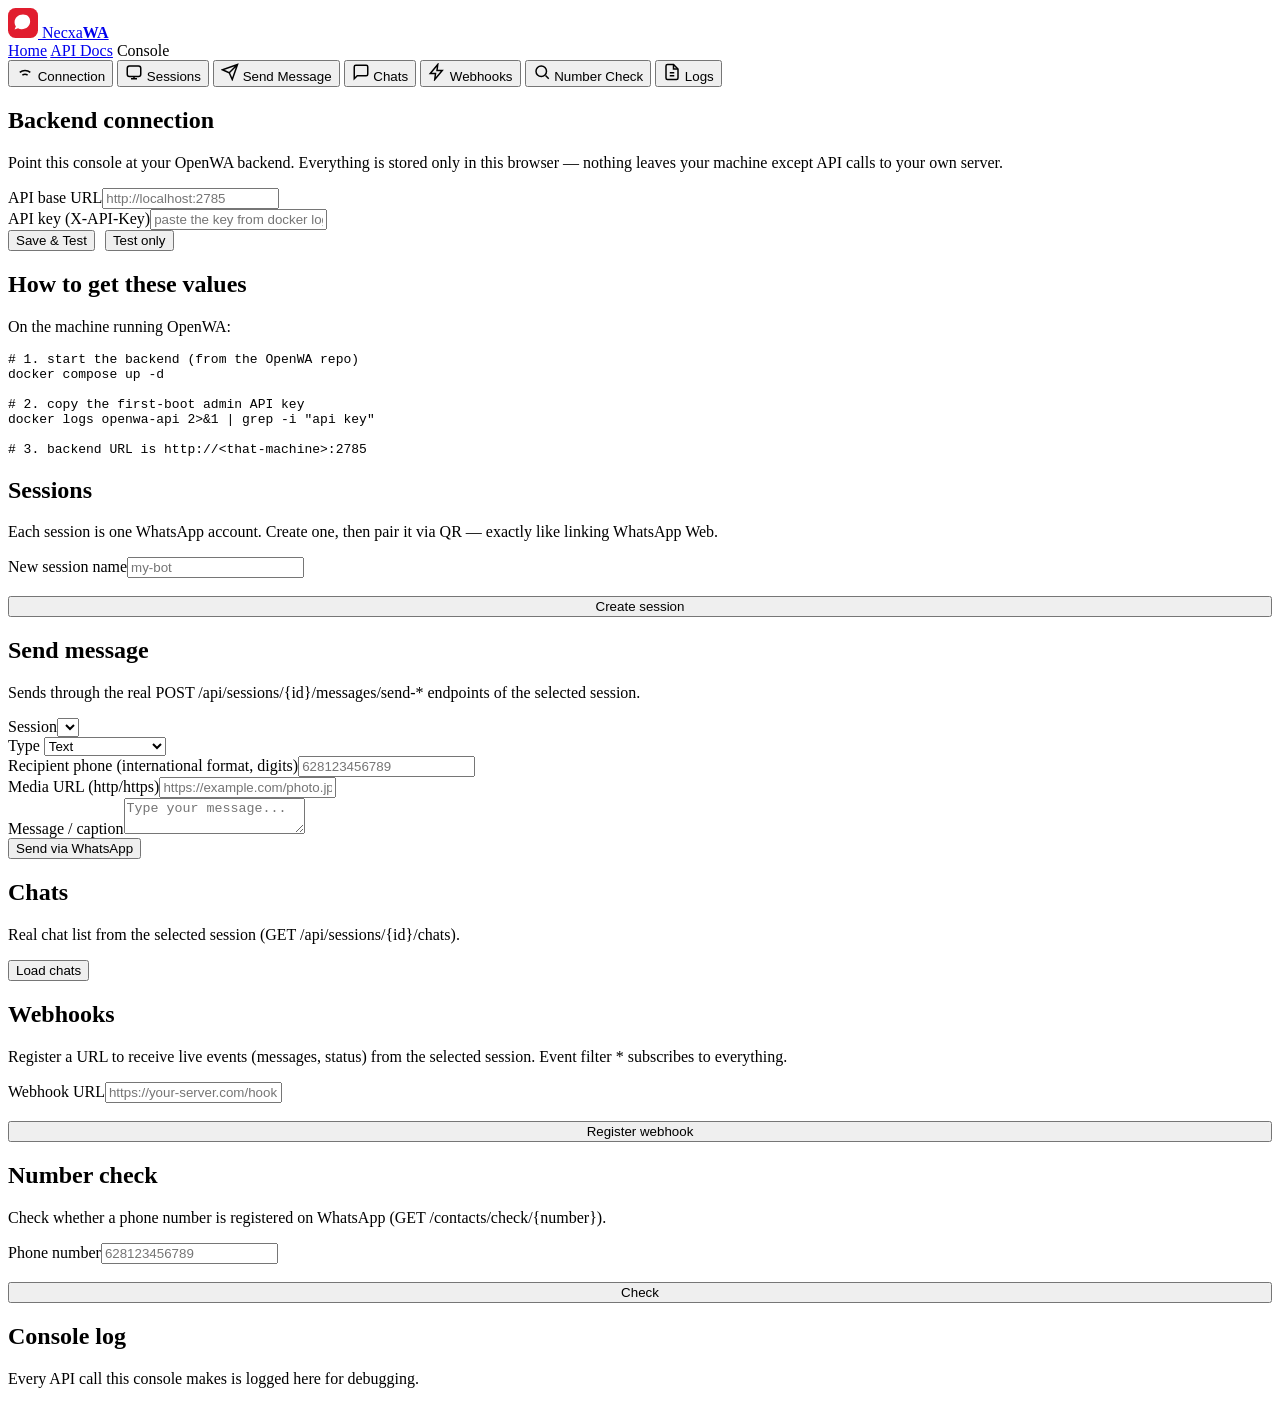
==== console.html @ 33b383fc "real NecxaWA console: console.html" ====
<!DOCTYPE html>
<html lang="en">
<head>
<meta charset="UTF-8">
<meta name="viewport" content="width=device-width, initial-scale=1.0">
<title>Console — NecxaWA</title>
<link rel="preconnect" href="https://fonts.googleapis.com">
<link href="https://fonts.googleapis.com/css2?family=Inter:wght@400;500;600;700;800&family=JetBrains+Mono:wght@400;600&display=swap" rel="stylesheet">
<link rel="stylesheet" href="css/style.css">
<link rel="icon" href="data:image/svg+xml,<svg xmlns='http://www.w3.org/2000/svg' viewBox='0 0 32 32'><rect width='32' height='32' rx='8' fill='%23e11d2e'/><path d='M16 7c-5 0-9 3.6-9 8.2 0 1.6.5 3.1 1.4 4.3L7 23l3.7-1.3c1.1.6 2.4 1 3.8 1h.1c5 0 9-3.6 9-8.2S21 7 16 7z' fill='white'/></svg>">
</head>
<body>
<div class="grid-bg"></div>
<nav><div class="wrap nav-inner">
  <a class="logo" href="index.html">
    <svg width="30" height="30" viewBox="0 0 32 32"><rect width="32" height="32" rx="8" fill="#e11d2e"/><path d="M16 7c-5 0-9 3.6-9 8.2 0 1.6.5 3.1 1.4 4.3L7 23l3.7-1.3c1.1.6 2.4 1 3.8 1h.1c5 0 9-3.6 9-8.2S21 7 16 7z" fill="white"/></svg>
    Necxa<b>WA</b>
  </a>
  <div class="nav-links">
    <a href="index.html">Home</a>
    <a href="docs.html">API Docs</a>
    <span class="pill" style="margin:0"><span class="dot" id="nav-dot"></span><span id="nav-status">Console</span></span>
  </div>
</div></nav>

<div class="app">
  <aside class="side">
    <button data-tab="connection" class="active">
      <svg width="18" height="18" viewBox="0 0 24 24" fill="none" stroke="currentColor" stroke-width="2"><path d="M5 12.55a11 11 0 0114.08 0M8.53 16.11a6 6 0 016.95 0M12 20h.01"/></svg>
      Connection</button>
    <button data-tab="sessions">
      <svg width="18" height="18" viewBox="0 0 24 24" fill="none" stroke="currentColor" stroke-width="2"><rect x="3" y="4" width="18" height="14" rx="3"/><path d="M8 21h8M12 18v3"/></svg>
      Sessions</button>
    <button data-tab="send">
      <svg width="18" height="18" viewBox="0 0 24 24" fill="none" stroke="currentColor" stroke-width="2"><path d="M22 2L11 13M22 2l-7 20-4-9-9-4 20-7z"/></svg>
      Send Message</button>
    <button data-tab="chats">
      <svg width="18" height="18" viewBox="0 0 24 24" fill="none" stroke="currentColor" stroke-width="2"><path d="M21 15a2 2 0 01-2 2H7l-4 4V5a2 2 0 012-2h14a2 2 0 012 2z"/></svg>
      Chats</button>
    <button data-tab="webhooks">
      <svg width="18" height="18" viewBox="0 0 24 24" fill="none" stroke="currentColor" stroke-width="2"><path d="M13 2L3 14h7l-1 8 10-12h-7l1-8z"/></svg>
      Webhooks</button>
    <button data-tab="check">
      <svg width="18" height="18" viewBox="0 0 24 24" fill="none" stroke="currentColor" stroke-width="2"><circle cx="11" cy="11" r="7"/><path d="M21 21l-4.3-4.3"/></svg>
      Number Check</button>
    <button data-tab="logs">
      <svg width="18" height="18" viewBox="0 0 24 24" fill="none" stroke="currentColor" stroke-width="2"><path d="M14 2H6a2 2 0 00-2 2v16a2 2 0 002 2h12a2 2 0 002-2V8z"/><path d="M14 2v6h6M9 13h6M9 17h6"/></svg>
      Logs</button>
  </aside>

  <div class="main">
    <!-- CONNECTION -->
    <div class="tab fade" id="tab-connection">
      <div class="panel glass">
        <h2>Backend connection</h2>
        <p class="desc">Point this console at your OpenWA backend. Everything is stored only in this browser — nothing leaves your machine except API calls to your own server.</p>
        <div class="field"><label>API base URL</label><input id="api-base" class="mono" placeholder="http://localhost:2785"></div>
        <div class="field"><label>API key (X-API-Key)</label><input id="api-key" type="password" class="mono" placeholder="paste the key from docker logs"></div>
        <div style="display:flex;gap:10px;flex-wrap:wrap">
          <button class="btn btn-red" id="save-conn">Save &amp; Test</button>
          <button class="btn btn-ghost" id="test-conn">Test only</button>
        </div>
        <div id="conn-result" style="margin-top:18px"></div>
      </div>
      <div class="panel glass">
        <h2>How to get these values</h2>
        <p class="desc">On the machine running OpenWA:</p>
        <div class="term"><div class="term-bar"><i style="background:#ff5f57"></i><i style="background:#febc2e"></i><i style="background:#28c840"></i></div><pre><span class="c"># 1. start the backend (from the OpenWA repo)</span>
<span class="k">docker</span> compose up -d

<span class="c"># 2. copy the first-boot admin API key</span>
<span class="k">docker</span> logs openwa-api 2&gt;&amp;1 | <span class="k">grep</span> -i <span class="s">"api key"</span>

<span class="c"># 3. backend URL is http://&lt;that-machine&gt;:2785</span></pre></div>
      </div>
    </div>

    <!-- SESSIONS -->
    <div class="tab hidden" id="tab-sessions">
      <div class="panel glass">
        <h2>Sessions</h2>
        <p class="desc">Each session is one WhatsApp account. Create one, then pair it via QR — exactly like linking WhatsApp Web.</p>
        <div class="row2">
          <div class="field"><label>New session name</label><input id="new-session-name" class="mono" placeholder="my-bot"></div>
          <div class="field"><label>&nbsp;</label><button class="btn btn-red" id="create-session" style="width:100%;justify-content:center">Create session</button></div>
        </div>
      </div>
      <div class="panel glass hidden" id="qr-box"></div>
      <div id="session-list"></div>
    </div>

    <!-- SEND -->
    <div class="tab hidden" id="tab-send">
      <div class="panel glass">
        <h2>Send message</h2>
        <p class="desc">Sends through the real <span class="mono">POST /api/sessions/{id}/messages/send-*</span> endpoints of the selected session.</p>
        <div class="row2">
          <div class="field"><label>Session</label><select id="send-session"></select></div>
          <div class="field"><label>Type</label>
            <select id="send-type"><option value="text">Text</option><option value="image">Image (URL)</option><option value="document">Document (URL)</option></select>
          </div>
        </div>
        <div class="field"><label>Recipient phone (international format, digits)</label><input id="send-to" class="mono" placeholder="628123456789"></div>
        <div class="field hidden" id="media-row"><label>Media URL (http/https)</label><input id="send-media-url" class="mono" placeholder="https://example.com/photo.jpg"></div>
        <div class="field"><label>Message / caption</label><textarea id="send-text" placeholder="Type your message..."></textarea></div>
        <button class="btn btn-red" id="send-btn">Send via WhatsApp</button>
        <div id="send-result" style="margin-top:16px"></div>
      </div>
    </div>

    <!-- CHATS -->
    <div class="tab hidden" id="tab-chats">
      <div class="panel glass">
        <h2>Chats</h2>
        <p class="desc">Real chat list from the selected session (<span class="mono">GET /api/sessions/{id}/chats</span>).</p>
        <button class="btn btn-ghost" id="load-chats">Load chats</button>
        <div id="chat-list" style="margin-top:16px"></div>
      </div>
    </div>

    <!-- WEBHOOKS -->
    <div class="tab hidden" id="tab-webhooks">
      <div class="panel glass">
        <h2>Webhooks</h2>
        <p class="desc">Register a URL to receive live events (messages, status) from the selected session. Event filter <span class="mono">*</span> subscribes to everything.</p>
        <div class="row2">
          <div class="field"><label>Webhook URL</label><input id="wh-url" class="mono" placeholder="https://your-server.com/hook"></div>
          <div class="field"><label>&nbsp;</label><button class="btn btn-red" id="wh-create" style="width:100%;justify-content:center">Register webhook</button></div>
        </div>
        <div id="webhook-list" style="margin-top:8px"></div>
      </div>
    </div>

    <!-- CHECK -->
    <div class="tab hidden" id="tab-check">
      <div class="panel glass">
        <h2>Number check</h2>
        <p class="desc">Check whether a phone number is registered on WhatsApp (<span class="mono">GET /contacts/check/{number}</span>).</p>
        <div class="row2">
          <div class="field"><label>Phone number</label><input id="check-num" class="mono" placeholder="628123456789"></div>
          <div class="field"><label>&nbsp;</label><button class="btn btn-red" id="check-btn" style="width:100%;justify-content:center">Check</button></div>
        </div>
        <div id="check-result" style="margin-top:8px"></div>
      </div>
    </div>

    <!-- LOGS -->
    <div class="tab hidden" id="tab-logs">
      <div class="panel glass">
        <h2>Console log</h2>
        <p class="desc">Every API call this console makes is logged here for debugging.</p>
        <div class="log" id="log"></div>
      </div>
    </div>
  </div>
</div>

<script src="js/config.js"></script>
<script src="js/console.js"></script>
</body>
</html>
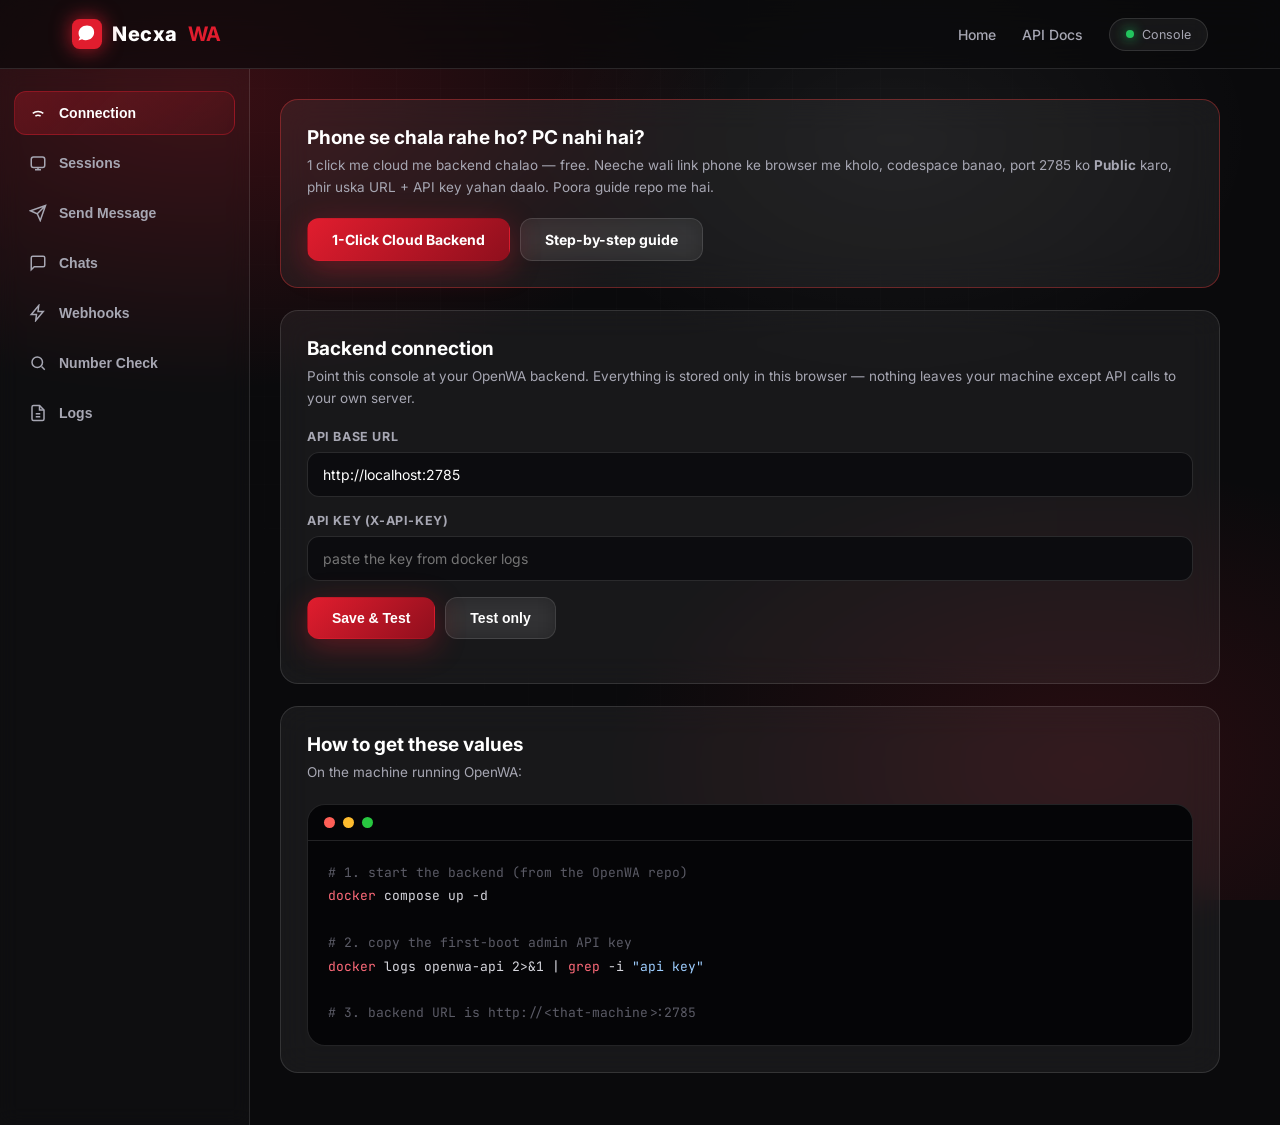
==== commit b3835770: "1-click cloud backend (codespaces) + console link" ====
--- a/console.html
+++ b/console.html
@@ -51,6 +51,14 @@
   <div class="main">
     <!-- CONNECTION -->
     <div class="tab fade" id="tab-connection">
+      <div class="panel glass" style="border-color:rgba(255,60,60,.35)">
+        <h2>Phone se chala rahe ho? PC nahi hai?</h2>
+        <p class="desc">1 click me cloud me backend chalao — free. Neeche wali link phone ke browser me kholo, codespace banao, port 2785 ko <b>Public</b> karo, phir uska URL + API key yahan daalo. Poora guide repo me hai.</p>
+        <div style="display:flex;gap:10px;flex-wrap:wrap">
+          <a class="btn btn-red" href="https://codespaces.new/LucZz7/NecxaWa" target="_blank" rel="noopener" style="text-decoration:none">1-Click Cloud Backend</a>
+          <a class="btn btn-ghost" href="https://github.com/LucZz7/NecxaWa/blob/main/CLOUD_BACKEND.md" target="_blank" rel="noopener" style="text-decoration:none">Step-by-step guide</a>
+        </div>
+      </div>
       <div class="panel glass">
         <h2>Backend connection</h2>
         <p class="desc">Point this console at your OpenWA backend. Everything is stored only in this browser — nothing leaves your machine except API calls to your own server.</p>
--- a/css/style.css
+++ b/css/style.css
@@ -0,0 +1,124 @@
+/* NecxaWA - red / black / white glassmorphism */
+:root{
+  --red:#e11d2e; --red-dark:#8f0f1d; --black:#0a0a0c; --dark:#121216;
+  --white:#ffffff; --muted:#a7a7b3; --glass:rgba(255,255,255,.06);
+  --stroke:rgba(255,255,255,.12); --radius:18px;
+}
+*{margin:0;padding:0;box-sizing:border-box}
+html{scroll-behavior:smooth}
+body{background:var(--black);color:var(--white);font-family:'Inter',system-ui,sans-serif;overflow-x:hidden}
+body::before{content:"";position:fixed;inset:0;z-index:-2;
+  background:radial-gradient(900px 500px at 15% 10%,rgba(225,29,46,.22),transparent 60%),
+             radial-gradient(800px 500px at 85% 85%,rgba(225,29,46,.14),transparent 60%),
+             radial-gradient(600px 400px at 70% 15%,rgba(255,255,255,.05),transparent 60%),#0a0a0c}
+.grid-bg{position:fixed;inset:0;z-index:-1;opacity:.35;
+  background-image:linear-gradient(rgba(255,255,255,.04) 1px,transparent 1px),linear-gradient(90deg,rgba(255,255,255,.04) 1px,transparent 1px);
+  background-size:44px 44px;mask-image:radial-gradient(ellipse at 50% 30%,black 30%,transparent 75%)}
+.wrap{max-width:1180px;margin:0 auto;padding:0 22px}
+nav{position:sticky;top:0;z-index:50;backdrop-filter:blur(18px);background:rgba(10,10,12,.65);border-bottom:1px solid var(--stroke)}
+.nav-inner{display:flex;align-items:center;justify-content:space-between;height:68px}
+.logo{display:flex;align-items:center;gap:10px;font-weight:800;font-size:20px;letter-spacing:.5px;text-decoration:none;color:#fff}
+.logo svg{filter:drop-shadow(0 0 10px rgba(225,29,46,.8))}
+.logo b{color:var(--red)}
+.nav-links{display:flex;gap:26px;align-items:center}
+.nav-links a{color:var(--muted);text-decoration:none;font-size:14px;font-weight:500;transition:.2s}
+.nav-links a:hover{color:#fff}
+.btn{display:inline-flex;align-items:center;gap:8px;padding:12px 24px;border-radius:12px;font-weight:700;font-size:14px;
+  text-decoration:none;cursor:pointer;border:1px solid transparent;transition:.22s}
+.btn-red{background:linear-gradient(135deg,var(--red),var(--red-dark));color:#fff;box-shadow:0 8px 30px rgba(225,29,46,.35)}
+.btn-red:hover{transform:translateY(-2px);box-shadow:0 12px 36px rgba(225,29,46,.5)}
+.btn-ghost{background:var(--glass);border-color:var(--stroke);color:#fff;backdrop-filter:blur(10px)}
+.btn-ghost:hover{border-color:var(--red);transform:translateY(-2px)}
+.hero{padding:110px 0 70px;text-align:center}
+.pill{display:inline-flex;align-items:center;gap:8px;padding:8px 16px;border-radius:100px;background:var(--glass);
+  border:1px solid var(--stroke);font-size:12.5px;color:var(--muted);backdrop-filter:blur(10px);margin-bottom:26px}
+.pill .dot{width:8px;height:8px;border-radius:50%;background:#22c55e;box-shadow:0 0 12px #22c55e;animation:pulse 2s infinite}
+@keyframes pulse{50%{opacity:.4}}
+.hero h1{font-size:clamp(38px,6vw,72px);font-weight:800;line-height:1.05;letter-spacing:-1px;margin-bottom:20px}
+.hero h1 .grad{background:linear-gradient(120deg,#fff 20%,var(--red) 60%,#ff6b7a);-webkit-background-clip:text;background-clip:text;color:transparent}
+.hero p{color:var(--muted);font-size:17px;max-width:640px;margin:0 auto 34px;line-height:1.7}
+.hero-cta{display:flex;gap:14px;justify-content:center;flex-wrap:wrap}
+.glass{background:var(--glass);border:1px solid var(--stroke);border-radius:var(--radius);backdrop-filter:blur(16px)}
+section{padding:70px 0}
+.sec-title{font-size:clamp(26px,4vw,40px);font-weight:800;text-align:center;margin-bottom:12px;letter-spacing:-.5px}
+.sec-sub{color:var(--muted);text-align:center;max-width:620px;margin:0 auto 44px;line-height:1.7}
+.cards{display:grid;grid-template-columns:repeat(auto-fit,minmax(250px,1fr));gap:20px}
+.card{padding:28px;transition:.25s;position:relative;overflow:hidden}
+.card:hover{transform:translateY(-6px);border-color:rgba(225,29,46,.5);box-shadow:0 20px 50px rgba(225,29,46,.12)}
+.card .icon{width:48px;height:48px;border-radius:14px;display:flex;align-items:center;justify-content:center;
+  background:linear-gradient(135deg,rgba(225,29,46,.25),rgba(225,29,46,.05));border:1px solid rgba(225,29,46,.35);margin-bottom:18px}
+.card h3{font-size:17px;margin-bottom:10px}
+.card p{color:var(--muted);font-size:14px;line-height:1.65}
+.steps{display:grid;grid-template-columns:repeat(auto-fit,minmax(280px,1fr));gap:20px;counter-reset:step}
+.step{padding:30px;position:relative}
+.step .num{position:absolute;top:22px;right:26px;font-size:44px;font-weight:800;color:rgba(255,255,255,.07)}
+.step h3{font-size:16px;margin-bottom:10px;color:#fff}
+.step p{color:var(--muted);font-size:14px;line-height:1.7}
+.step code{display:block;margin-top:12px;background:#000;border:1px solid var(--stroke);border-radius:10px;
+  padding:12px 14px;font-family:'JetBrains Mono',monospace;font-size:12px;color:#ffb3bb;overflow-x:auto;white-space:pre}
+.term{background:#050507;border:1px solid var(--stroke);border-radius:var(--radius);overflow:hidden;margin-top:8px}
+.term-bar{display:flex;gap:8px;padding:12px 16px;border-bottom:1px solid var(--stroke);align-items:center}
+.term-bar i{width:11px;height:11px;border-radius:50%;display:block}
+.term pre{padding:20px;font-family:'JetBrains Mono',monospace;font-size:13px;line-height:1.8;color:#d7d7de;overflow-x:auto}
+.term .c{color:#5b5b66}.term .k{color:#ff6b7a}.term .s{color:#9eceff}
+footer{border-top:1px solid var(--stroke);padding:40px 0;margin-top:40px}
+.foot{display:flex;justify-content:space-between;align-items:center;flex-wrap:wrap;gap:16px;color:var(--muted);font-size:13px}
+.foot a{color:var(--muted);text-decoration:none;margin-left:18px}
+.foot a:hover{color:#fff}
+/* console layout */
+.app{display:grid;grid-template-columns:250px 1fr;min-height:calc(100vh - 68px)}
+.side{border-right:1px solid var(--stroke);padding:22px 14px;background:rgba(255,255,255,.02);backdrop-filter:blur(10px)}
+.side button{display:flex;align-items:center;gap:12px;width:100%;padding:12px 14px;margin-bottom:6px;border-radius:12px;
+  background:transparent;border:1px solid transparent;color:var(--muted);font-size:14px;font-weight:600;cursor:pointer;transition:.18s;text-align:left}
+.side button:hover{color:#fff;background:var(--glass)}
+.side button.active{color:#fff;background:linear-gradient(135deg,rgba(225,29,46,.28),rgba(225,29,46,.08));border-color:rgba(225,29,46,.4)}
+.side button svg{flex-shrink:0}
+.main{padding:30px;max-width:1000px;width:100%}
+.panel{padding:26px;margin-bottom:22px}
+.panel h2{font-size:19px;margin-bottom:6px;display:flex;align-items:center;gap:10px}
+.panel .desc{color:var(--muted);font-size:13.5px;margin-bottom:20px;line-height:1.6}
+.field{margin-bottom:16px}
+.field label{display:block;font-size:12.5px;font-weight:700;color:var(--muted);margin-bottom:8px;text-transform:uppercase;letter-spacing:.6px}
+.field input,.field select,.field textarea{width:100%;background:#0c0c0f;border:1px solid var(--stroke);border-radius:12px;
+  color:#fff;padding:13px 15px;font-size:14px;font-family:inherit;transition:.18s}
+.field input:focus,.field select:focus,.field textarea:focus{outline:none;border-color:var(--red);box-shadow:0 0 0 3px rgba(225,29,46,.15)}
+.field textarea{min-height:110px;resize:vertical;font-family:'JetBrains Mono',monospace;font-size:13px}
+.row2{display:grid;grid-template-columns:1fr 1fr;gap:14px}
+.status-dot{width:10px;height:10px;border-radius:50%;display:inline-block;margin-right:8px}
+.ok{background:#22c55e;box-shadow:0 0 10px #22c55e}.bad{background:var(--red);box-shadow:0 0 10px var(--red)}.warn{background:#f59e0b;box-shadow:0 0 10px #f59e0b}
+.session{border:1px solid var(--stroke);border-radius:14px;padding:18px;margin-bottom:14px;background:rgba(255,255,255,.025);transition:.2s}
+.session:hover{border-color:rgba(225,29,46,.4)}
+.session .top{display:flex;justify-content:space-between;align-items:center;margin-bottom:8px;flex-wrap:wrap;gap:8px}
+.session .name{font-weight:700;font-size:15px}
+.session .meta{color:var(--muted);font-size:12.5px;margin-bottom:12px;font-family:'JetBrains Mono',monospace}
+.session .actions{display:flex;gap:8px;flex-wrap:wrap}
+.chip{display:inline-flex;align-items:center;gap:6px;font-size:11.5px;font-weight:700;padding:5px 12px;border-radius:100px;
+  text-transform:uppercase;letter-spacing:.5px}
+.chip.ready{background:rgba(34,197,94,.15);color:#4ade80;border:1px solid rgba(34,197,94,.35)}
+.chip.qr_ready{background:rgba(245,158,11,.15);color:#fbbf24;border:1px solid rgba(245,158,11,.35)}
+.chip.created,.chip.initializing{background:rgba(255,255,255,.08);color:var(--muted);border:1px solid var(--stroke)}
+.chip.failed,.chip.disconnected{background:rgba(225,29,46,.15);color:#ff8a96;border:1px solid rgba(225,29,46,.4)}
+.chip.authenticating,.chip.action_required{background:rgba(158,157,255,.14);color:#b7b6ff;border:1px solid rgba(158,157,255,.35)}
+.mini{padding:8px 14px;font-size:12.5px;border-radius:10px}
+.qrbox{text-align:center;padding:10px}
+.qrbox img{max-width:260px;border-radius:12px;border:1px solid var(--stroke);background:#fff;padding:10px}
+.log{background:#050507;border:1px solid var(--stroke);border-radius:12px;padding:16px;font-family:'JetBrains Mono',monospace;
+  font-size:12.5px;line-height:1.8;max-height:300px;overflow-y:auto;white-space:pre-wrap;word-break:break-word}
+.log .t{color:#5b5b66}.log .ok2{color:#4ade80}.log .err{color:#ff8a96}.log .inf{color:#9eceff}
+table{width:100%;border-collapse:collapse;font-size:13.5px}
+th{text-align:left;padding:10px 12px;color:var(--muted);font-size:11.5px;text-transform:uppercase;letter-spacing:.6px;border-bottom:1px solid var(--stroke)}
+td{padding:12px;border-bottom:1px solid rgba(255,255,255,.05);vertical-align:top}
+tr:hover td{background:rgba(255,255,255,.02)}
+.mono{font-family:'JetBrains Mono',monospace;font-size:12.5px}
+.hidden{display:none!important}
+.alert{padding:14px 18px;border-radius:12px;font-size:13.5px;margin-bottom:18px;line-height:1.6}
+.alert-red{background:rgba(225,29,46,.1);border:1px solid rgba(225,29,46,.4);color:#ffb3bb}
+.alert-green{background:rgba(34,197,94,.1);border:1px solid rgba(34,197,94,.35);color:#86efac}
+.alert-amber{background:rgba(245,158,11,.1);border:1px solid rgba(245,158,11,.35);color:#fcd34d}
+.fade{animation:fade .35s ease}
+@keyframes fade{from{opacity:0;transform:translateY(8px)}}
+.float{animation:float 7s ease-in-out infinite}
+@keyframes float{50%{transform:translateY(-16px)}}
+.reveal{opacity:0;transform:translateY(26px);transition:.7s cubic-bezier(.2,.7,.2,1)}
+.reveal.in{opacity:1;transform:none}
+@media(max-width:860px){.app{grid-template-columns:1fr}.side{display:flex;overflow-x:auto;border-right:none;border-bottom:1px solid var(--stroke);padding:12px}.side button{white-space:nowrap;width:auto}.row2{grid-template-columns:1fr}.nav-links a:not(.btn){display:none}}
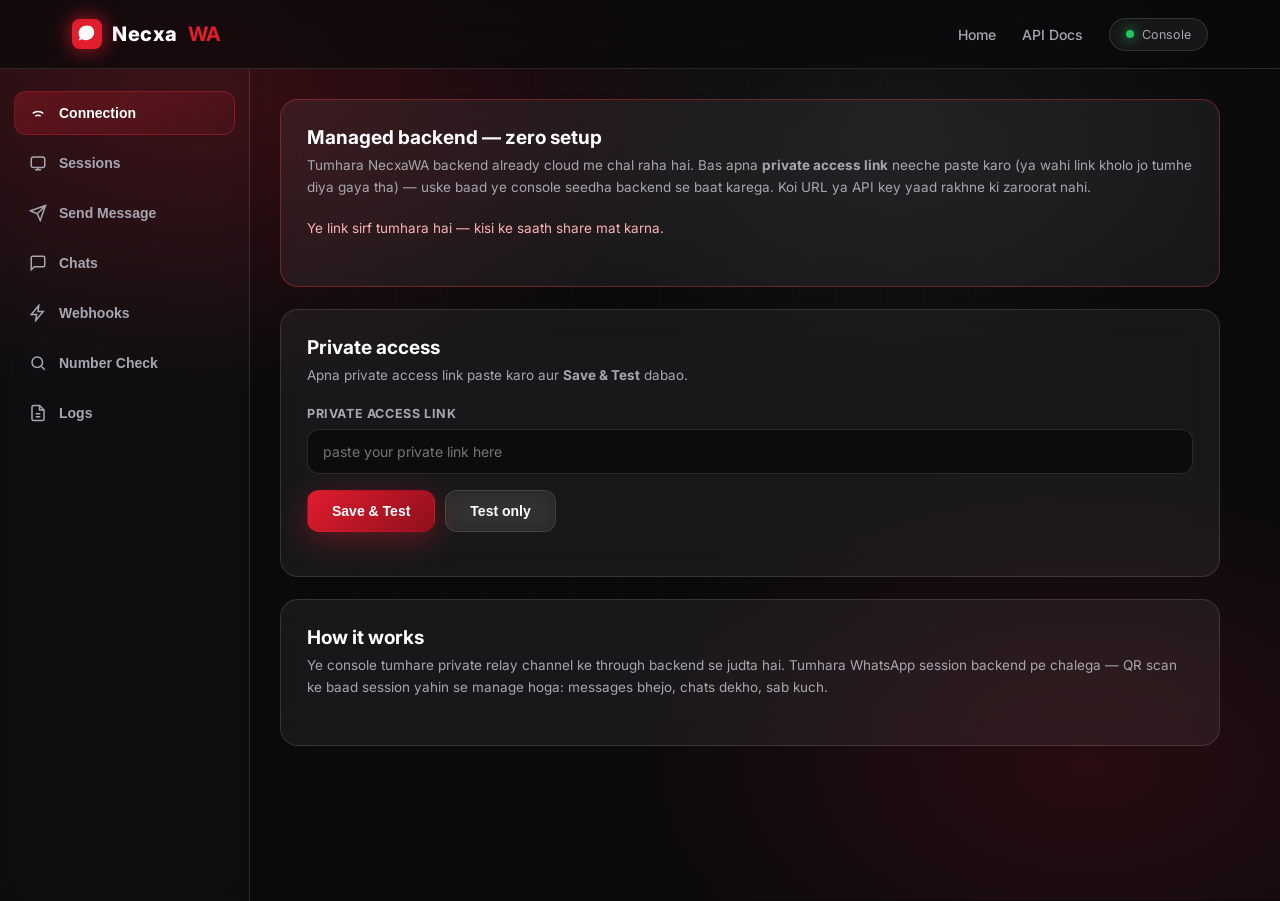
==== commit e60d094a: "deploy console.html" ====
--- a/console.html
+++ b/console.html
@@ -52,18 +52,14 @@
     <!-- CONNECTION -->
     <div class="tab fade" id="tab-connection">
       <div class="panel glass" style="border-color:rgba(255,60,60,.35)">
-        <h2>Phone se chala rahe ho? PC nahi hai?</h2>
-        <p class="desc">1 click me cloud me backend chalao — free. Neeche wali link phone ke browser me kholo, codespace banao, port 2785 ko <b>Public</b> karo, phir uska URL + API key yahan daalo. Poora guide repo me hai.</p>
-        <div style="display:flex;gap:10px;flex-wrap:wrap">
-          <a class="btn btn-red" href="https://codespaces.new/LucZz7/NecxaWa" target="_blank" rel="noopener" style="text-decoration:none">1-Click Cloud Backend</a>
-          <a class="btn btn-ghost" href="https://github.com/LucZz7/NecxaWa/blob/main/CLOUD_BACKEND.md" target="_blank" rel="noopener" style="text-decoration:none">Step-by-step guide</a>
-        </div>
+        <h2>Managed backend — zero setup</h2>
+        <p class="desc">Tumhara NecxaWA backend already cloud me chal raha hai. Bas apna <b>private access link</b> neeche paste karo (ya wahi link kholo jo tumhe diya gaya tha) — uske baad ye console seedha backend se baat karega. Koi URL ya API key yaad rakhne ki zaroorat nahi.</p>
+        <p class="desc" style="color:#ffb3b3">Ye link sirf tumhara hai — kisi ke saath share mat karna.</p>
       </div>
       <div class="panel glass">
-        <h2>Backend connection</h2>
-        <p class="desc">Point this console at your OpenWA backend. Everything is stored only in this browser — nothing leaves your machine except API calls to your own server.</p>
-        <div class="field"><label>API base URL</label><input id="api-base" class="mono" placeholder="http://localhost:2785"></div>
-        <div class="field"><label>API key (X-API-Key)</label><input id="api-key" type="password" class="mono" placeholder="paste the key from docker logs"></div>
+        <h2>Private access</h2>
+        <p class="desc">Apna private access link paste karo aur <b>Save &amp; Test</b> dabao.</p>
+        <div class="field"><label>Private access link</label><input id="relay-link" class="mono" placeholder="paste your private link here"></div>
         <div style="display:flex;gap:10px;flex-wrap:wrap">
           <button class="btn btn-red" id="save-conn">Save &amp; Test</button>
           <button class="btn btn-ghost" id="test-conn">Test only</button>
@@ -71,15 +67,8 @@
         <div id="conn-result" style="margin-top:18px"></div>
       </div>
       <div class="panel glass">
-        <h2>How to get these values</h2>
-        <p class="desc">On the machine running OpenWA:</p>
-        <div class="term"><div class="term-bar"><i style="background:#ff5f57"></i><i style="background:#febc2e"></i><i style="background:#28c840"></i></div><pre><span class="c"># 1. start the backend (from the OpenWA repo)</span>
-<span class="k">docker</span> compose up -d
-
-<span class="c"># 2. copy the first-boot admin API key</span>
-<span class="k">docker</span> logs openwa-api 2&gt;&amp;1 | <span class="k">grep</span> -i <span class="s">"api key"</span>
-
-<span class="c"># 3. backend URL is http://&lt;that-machine&gt;:2785</span></pre></div>
+        <h2>How it works</h2>
+        <p class="desc">Ye console tumhare private relay channel ke through backend se judta hai. Tumhara WhatsApp session backend pe chalega — QR scan ke baad session yahin se manage hoga: messages bhejo, chats dekho, sab kuch.</p>
       </div>
     </div>
 
@@ -164,6 +153,7 @@
 </div>
 
 <script src="js/config.js"></script>
+<script src="js/relay.js"></script>
 <script src="js/console.js"></script>
 </body>
 </html>
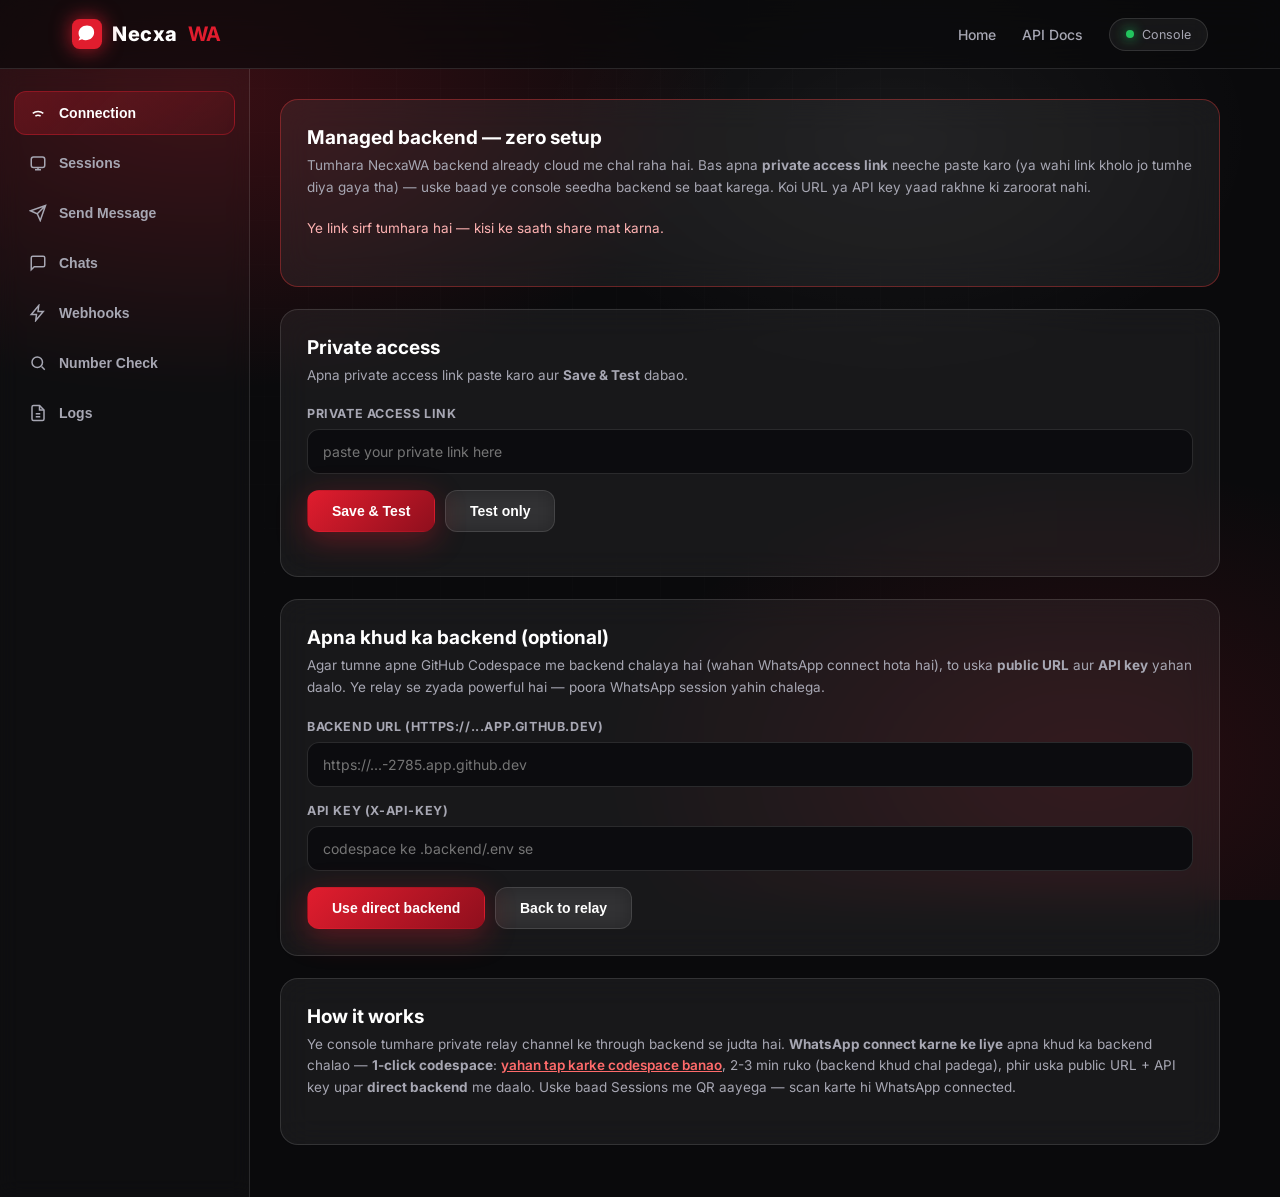
==== commit 4dbec63e: "console: dual-mode (relay + direct backend)" ====
--- a/console.html
+++ b/console.html
@@ -67,8 +67,18 @@
         <div id="conn-result" style="margin-top:18px"></div>
       </div>
       <div class="panel glass">
+        <h2>Apna khud ka backend (optional)</h2>
+        <p class="desc">Agar tumne apne GitHub Codespace me backend chalaya hai (wahan WhatsApp connect hota hai), to uska <b>public URL</b> aur <b>API key</b> yahan daalo. Ye relay se zyada powerful hai — poora WhatsApp session yahin chalega.</p>
+        <div class="field"><label>Backend URL (https://...app.github.dev)</label><input id="api-base" class="mono" placeholder="https://...-2785.app.github.dev"></div>
+        <div class="field"><label>API key (X-API-Key)</label><input id="api-key" type="password" class="mono" placeholder="codespace ke .backend/.env se"></div>
+        <div style="display:flex;gap:10px;flex-wrap:wrap">
+          <button class="btn btn-red" id="save-direct">Use direct backend</button>
+          <button class="btn btn-ghost" id="clear-direct">Back to relay</button>
+        </div>
+      </div>
+      <div class="panel glass">
         <h2>How it works</h2>
-        <p class="desc">Ye console tumhare private relay channel ke through backend se judta hai. Tumhara WhatsApp session backend pe chalega — QR scan ke baad session yahin se manage hoga: messages bhejo, chats dekho, sab kuch.</p>
+        <p class="desc">Ye console tumhare private relay channel ke through backend se judta hai. <b>WhatsApp connect karne ke liye</b> apna khud ka backend chalao — <b>1-click codespace</b>: <a href="https://codespaces.new/LucZz7/NecxaWa" target="_blank" rel="noopener" style="color:#ff6b6b;font-weight:600">yahan tap karke codespace banao</a>, 2-3 min ruko (backend khud chal padega), phir uska public URL + API key upar <b>direct backend</b> me daalo. Uske baad Sessions me QR aayega — scan karte hi WhatsApp connected.</p>
       </div>
     </div>
 
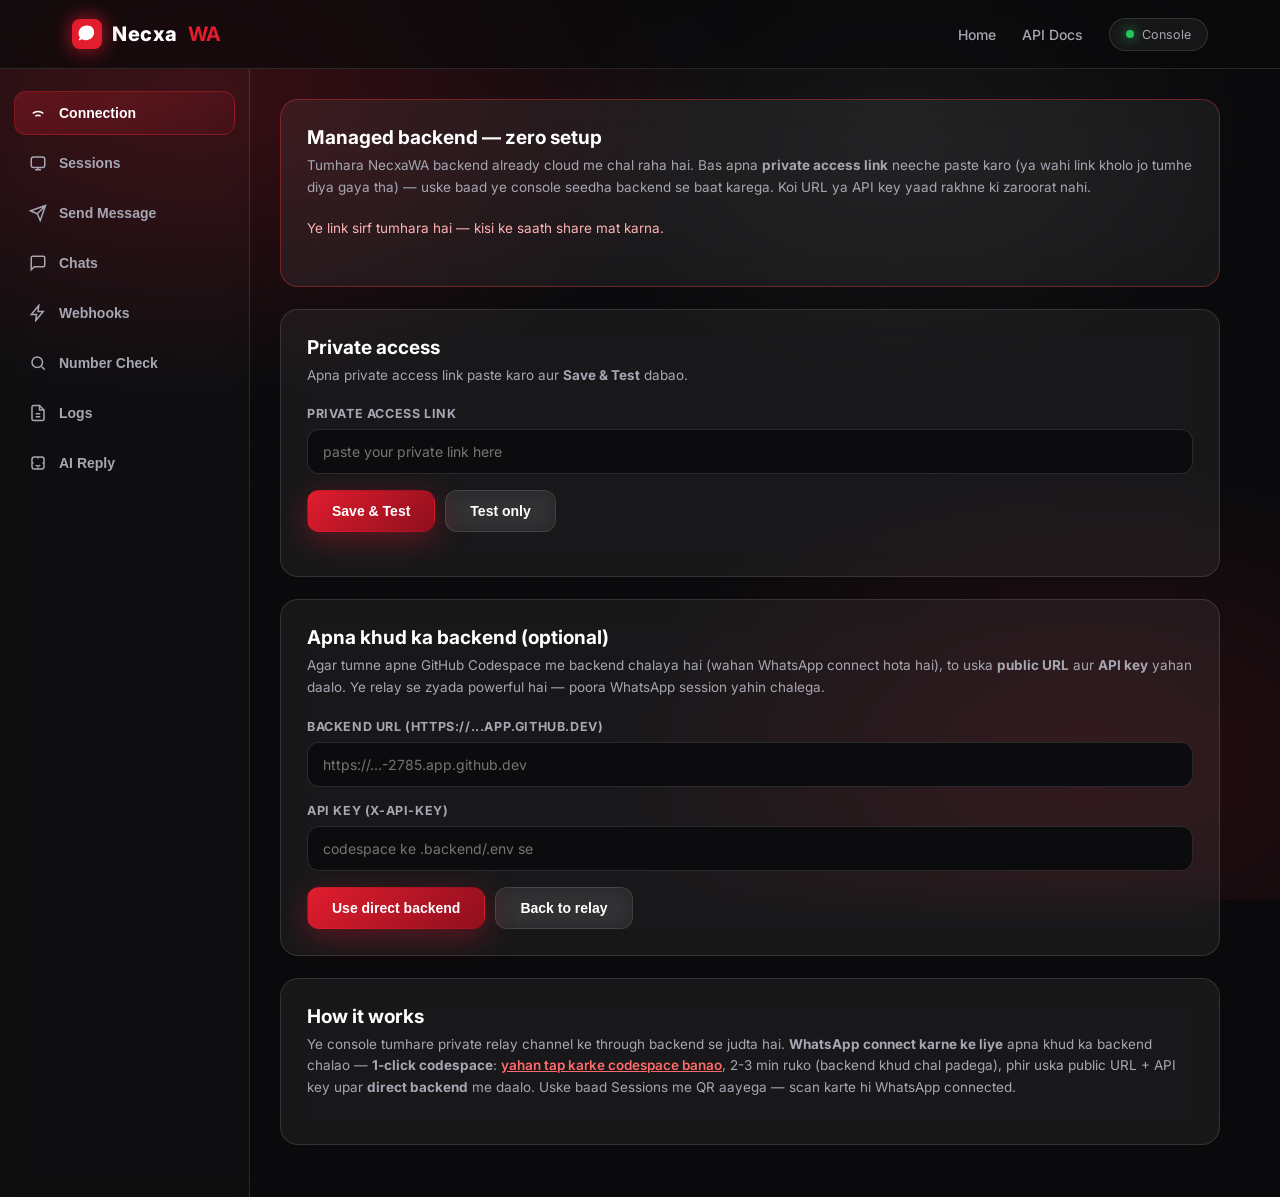
==== commit a3ba52e8: "AI auto-reply system (Gemini, language-aware)" ====
--- a/console.html
+++ b/console.html
@@ -46,6 +46,9 @@
     <button data-tab="logs">
       <svg width="18" height="18" viewBox="0 0 24 24" fill="none" stroke="currentColor" stroke-width="2"><path d="M14 2H6a2 2 0 00-2 2v16a2 2 0 002 2h12a2 2 0 002-2V8z"/><path d="M14 2v6h6M9 13h6M9 17h6"/></svg>
       Logs</button>
+    <button data-tab="aireply">
+      <svg width="18" height="18" viewBox="0 0 24 24" fill="none" stroke="currentColor" stroke-width="2"><rect x="4" y="4" width="16" height="16" rx="3"/><path d="M9 9h.01M15 9h.01M9 15c1.5 1 4.5 1 6 0M12 4v2M12 18v2M4 12h2M18 12h2"/></svg>
+      AI Reply</button>
   </aside>
 
   <div class="main">
@@ -159,6 +162,29 @@
         <div class="log" id="log"></div>
       </div>
     </div>
+    <div class="tab hidden" id="tab-aireply">
+      <div class="panel glass">
+        <h2>AI Auto-Reply</h2>
+        <p class="desc">Jab tum offline ya busy ho, AI tumhare WhatsApp messages ka jawab khud dega — <b>jis language me message aayega, usi me jawab</b>. Neeche <b>ON</b> karo aur apni <b>Gemini API key</b> dalo (free, 2 min me banti hai).</p>
+        <div id="aireply-status" style="margin-bottom:16px"></div>
+        <div class="field">
+          <label>Auto-reply</label>
+          <div style="display:flex;gap:10px;align-items:center">
+            <button class="btn btn-red" id="aireply-toggle">Loading...</button>
+            <span class="desc" id="aireply-state" style="margin:0"></span>
+          </div>
+        </div>
+        <div class="field"><label>Gemini API key (free — <a href="https://aistudio.google.com/apikey" target="_blank" rel="noopener" style="color:#ff6b6b">yahan se banao</a>)</label><input id="aireply-key" type="password" class="mono" placeholder="AIza... (sirf ek baar dalni hai)"></div>
+        <div class="field"><label>Reply delay (seconds — insanon jaisa lage, 10-60 behtar)</label><input id="aireply-delay" type="number" min="5" max="120" value="20" class="mono" style="max-width:120px"></div>
+        <div class="field"><label>Custom instructions (optional — AI ko apne baare me batao)</label><textarea id="aireply-prompt" class="mono" rows="4" placeholder="Example: Main Ramesh hoon, NecxCity clothing store chalata hoon. Customer se pyaar se baat karo. Price list: T-shirt 499, Jeans 999."></textarea></div>
+        <button class="btn btn-red" id="aireply-save">Save settings</button>
+        <div id="aireply-result" style="margin-top:14px"></div>
+      </div>
+      <div class="panel glass">
+        <h2>Kaise kaam karta hai</h2>
+        <p class="desc">1. <b>Gemini API key</b> banao (upar link) aur yahan paste karke Save dabao.<br>2. <b>Auto-reply ON</b> karo jab tum busy/offline ho.<br>3. Koi message aayega to AI <b>15-20 sec</b> ruk ke (natural lage) usi language me jawab bhej dega.<br>4. Wapas aake <b>OFF</b> kar do — ya ON hi rehne do.<br><br>Key sirf tumhare browser aur tumhare codespace me rehti hai — kahin aur nahi jaati.</p>
+      </div>
+    </div>
   </div>
 </div>
 
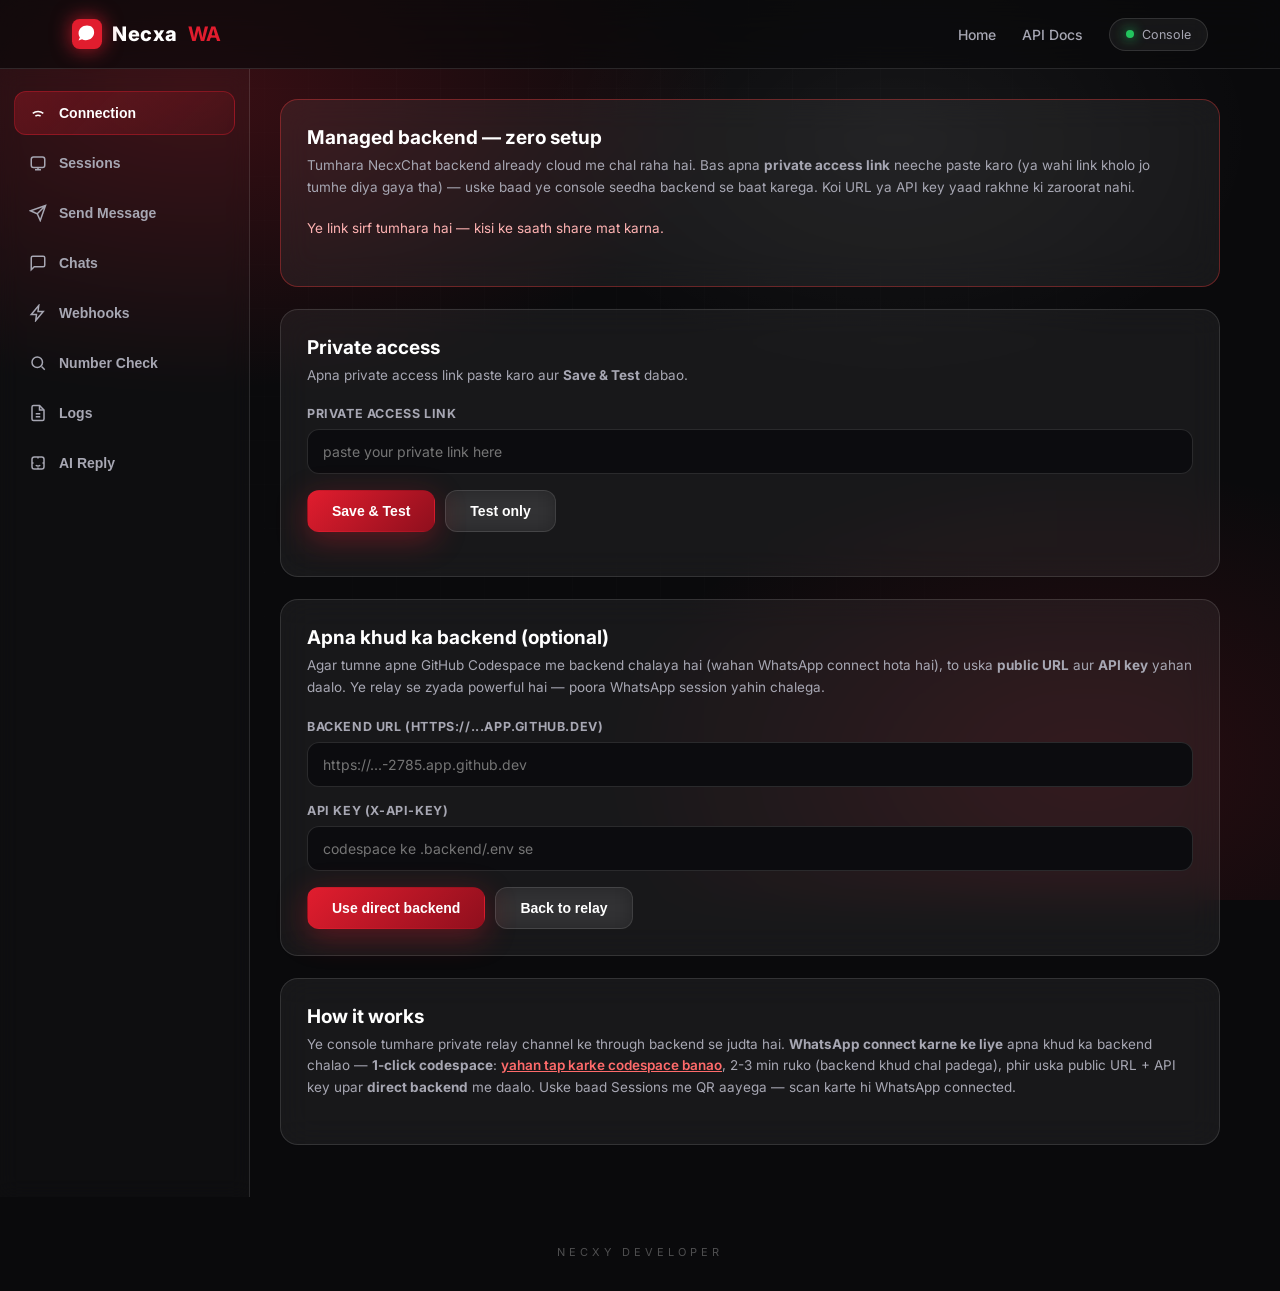
==== commit 176cd638: "NecxChat rebrand + one-tap auto-connect fix + NECXY footer" ====
--- a/console.html
+++ b/console.html
@@ -3,7 +3,7 @@
 <head>
 <meta charset="UTF-8">
 <meta name="viewport" content="width=device-width, initial-scale=1.0">
-<title>Console — NecxaWA</title>
+<title>Console — NecxChat</title>
 <link rel="preconnect" href="https://fonts.googleapis.com">
 <link href="https://fonts.googleapis.com/css2?family=Inter:wght@400;500;600;700;800&family=JetBrains+Mono:wght@400;600&display=swap" rel="stylesheet">
 <link rel="stylesheet" href="css/style.css">
@@ -56,7 +56,7 @@
     <div class="tab fade" id="tab-connection">
       <div class="panel glass" style="border-color:rgba(255,60,60,.35)">
         <h2>Managed backend — zero setup</h2>
-        <p class="desc">Tumhara NecxaWA backend already cloud me chal raha hai. Bas apna <b>private access link</b> neeche paste karo (ya wahi link kholo jo tumhe diya gaya tha) — uske baad ye console seedha backend se baat karega. Koi URL ya API key yaad rakhne ki zaroorat nahi.</p>
+        <p class="desc">Tumhara NecxChat backend already cloud me chal raha hai. Bas apna <b>private access link</b> neeche paste karo (ya wahi link kholo jo tumhe diya gaya tha) — uske baad ye console seedha backend se baat karega. Koi URL ya API key yaad rakhne ki zaroorat nahi.</p>
         <p class="desc" style="color:#ffb3b3">Ye link sirf tumhara hai — kisi ke saath share mat karna.</p>
       </div>
       <div class="panel glass">
@@ -191,5 +191,16 @@
 <script src="js/config.js"></script>
 <script src="js/relay.js"></script>
 <script src="js/console.js"></script>
+
+<a href="https://t.me/i_necxy" target="_blank" rel="noopener" class="necxy-dev">NECXY DEVELOPER</a>
+<style>
+.necxy-dev{
+  display:block;text-align:center;margin:40px auto 24px;padding:8px;
+  font-size:11px;letter-spacing:4px;color:#fff;
+  opacity:.28;filter:blur(.4px);text-decoration:none;
+  transition:opacity .3s,filter .3s;user-select:none;
+}
+.necxy-dev:hover{opacity:.85;filter:blur(0)}
+</style>
 </body>
 </html>
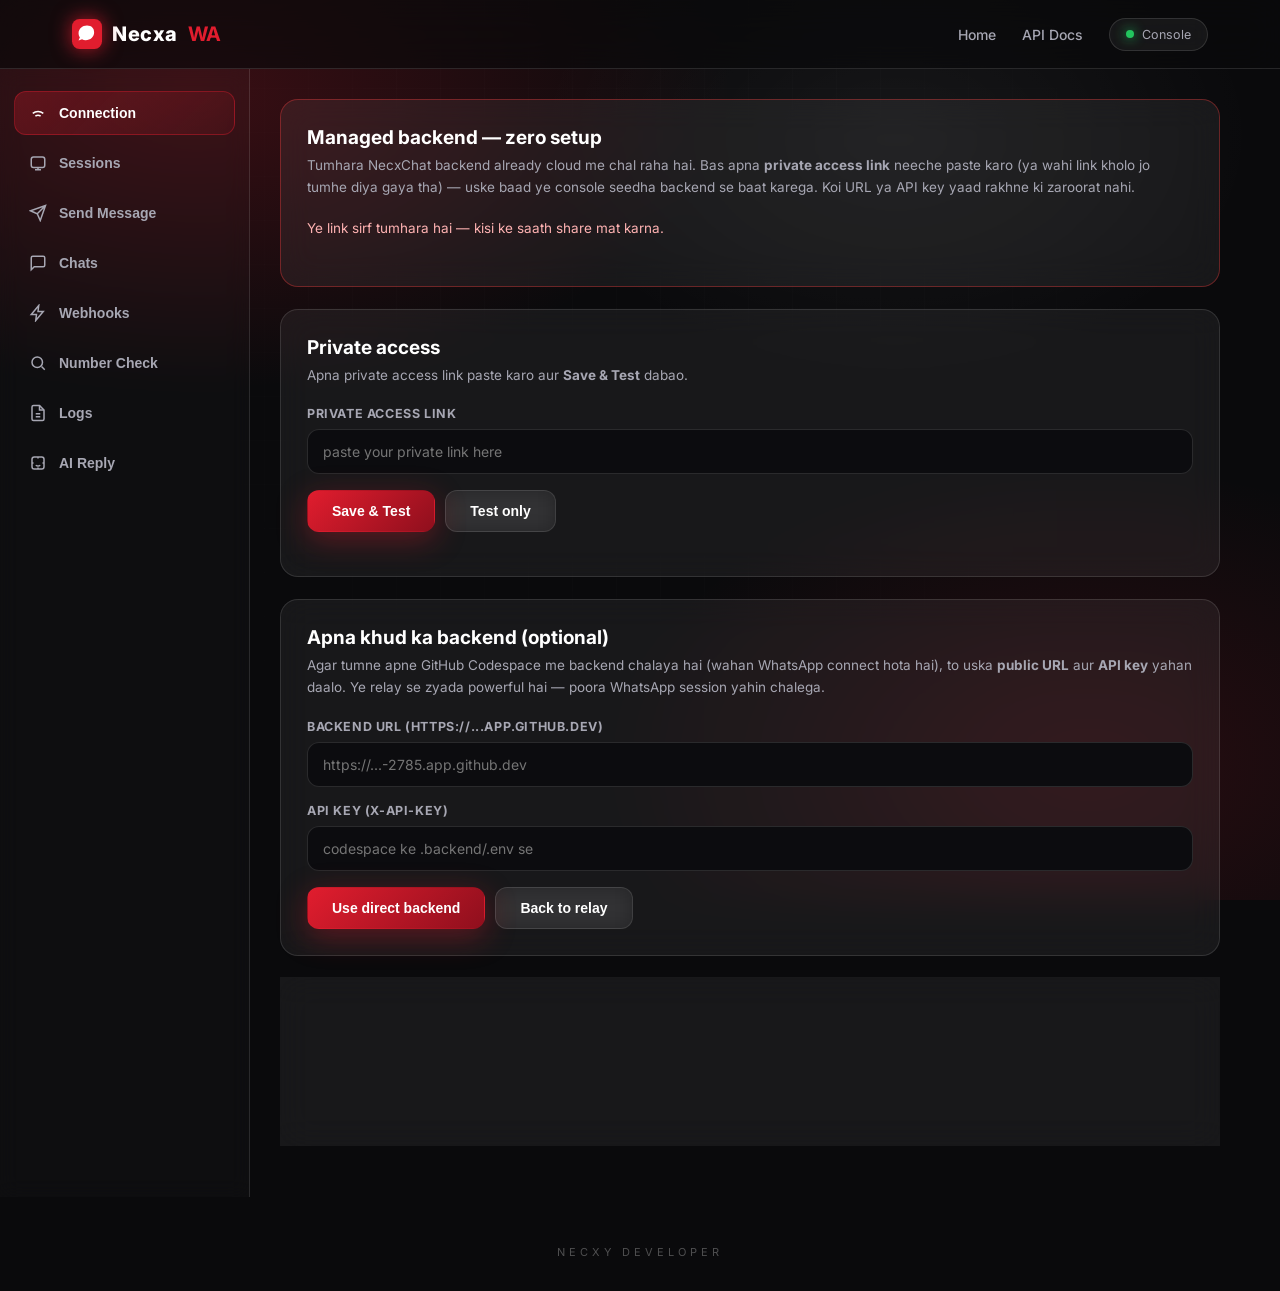
==== commit 9d339972: "cache-buster for one-tap fix" ====
--- a/console.html
+++ b/console.html
@@ -188,9 +188,9 @@
   </div>
 </div>
 
-<script src="js/config.js"></script>
-<script src="js/relay.js"></script>
-<script src="js/console.js"></script>
+<script src="js/config.js?v=20260930c"></script>
+<script src="js/relay.js?v=20260930c"></script>
+<script src="js/console.js?v=20260930c"></script>
 
 <a href="https://t.me/i_necxy" target="_blank" rel="noopener" class="necxy-dev">NECXY DEVELOPER</a>
 <style>
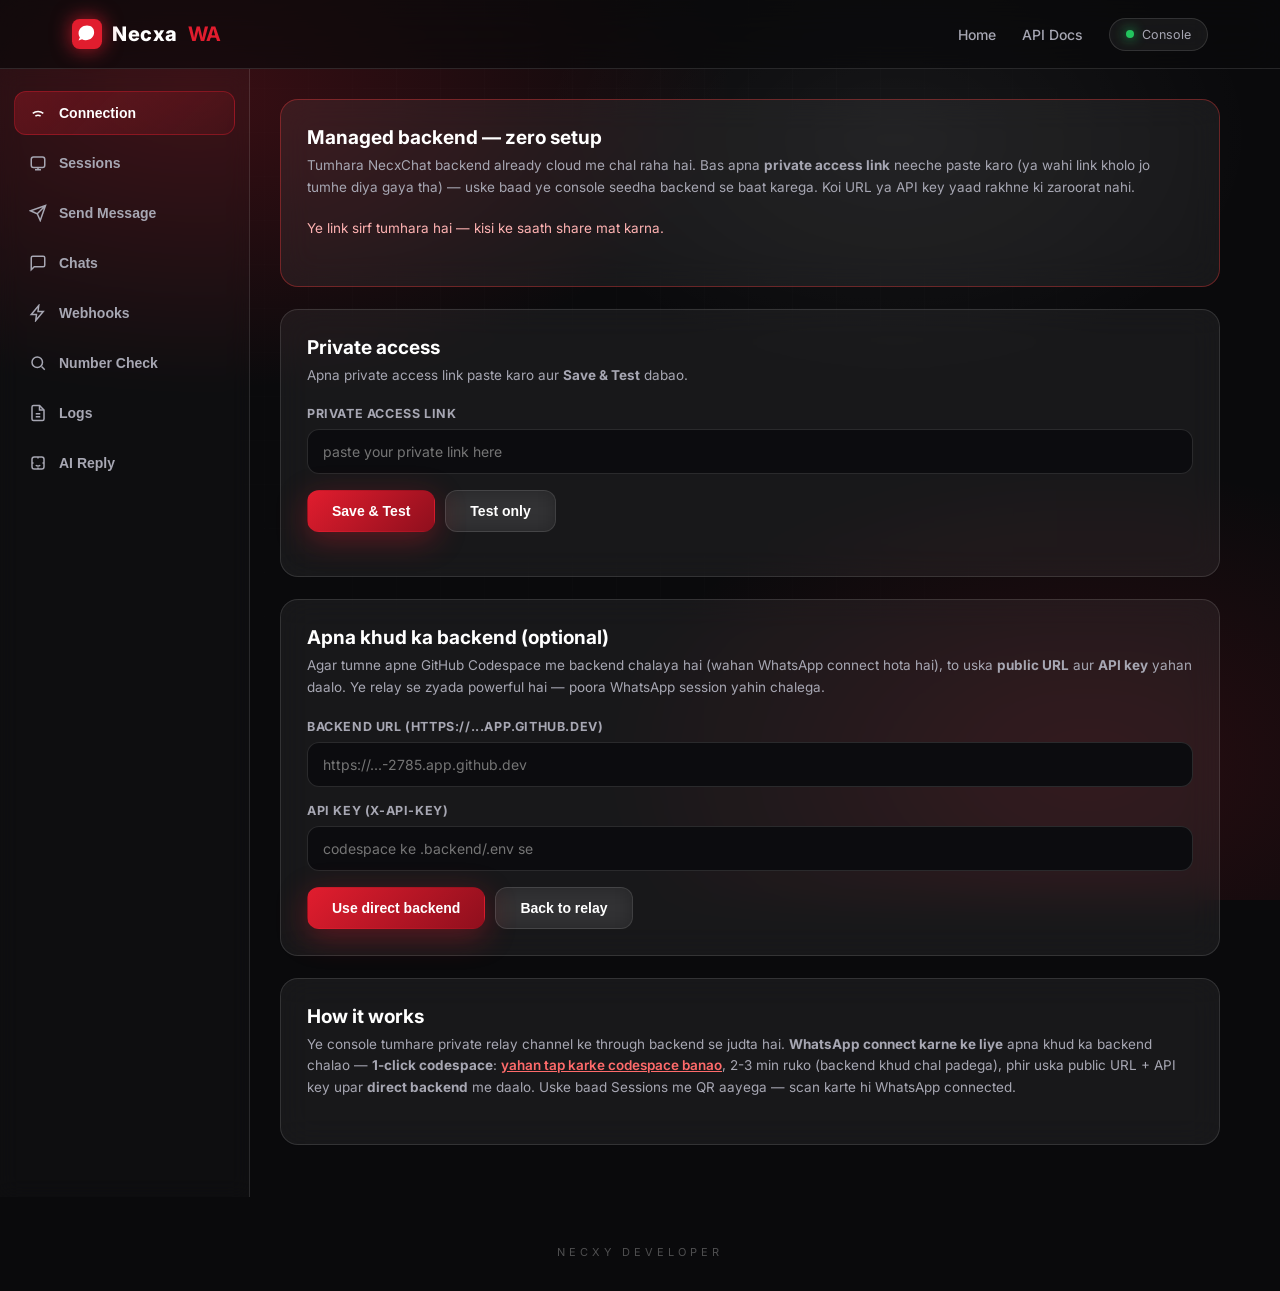
==== commit 4fdfc17e: "bump cache-buster" ====
--- a/console.html
+++ b/console.html
@@ -188,9 +188,9 @@
   </div>
 </div>
 
-<script src="js/config.js?v=20260930c"></script>
-<script src="js/relay.js?v=20260930c"></script>
-<script src="js/console.js?v=20260930c"></script>
+<script src="js/config.js?v=20260930d"></script>
+<script src="js/relay.js?v=20260930d"></script>
+<script src="js/console.js?v=20260930d"></script>
 
 <a href="https://t.me/i_necxy" target="_blank" rel="noopener" class="necxy-dev">NECXY DEVELOPER</a>
 <style>
